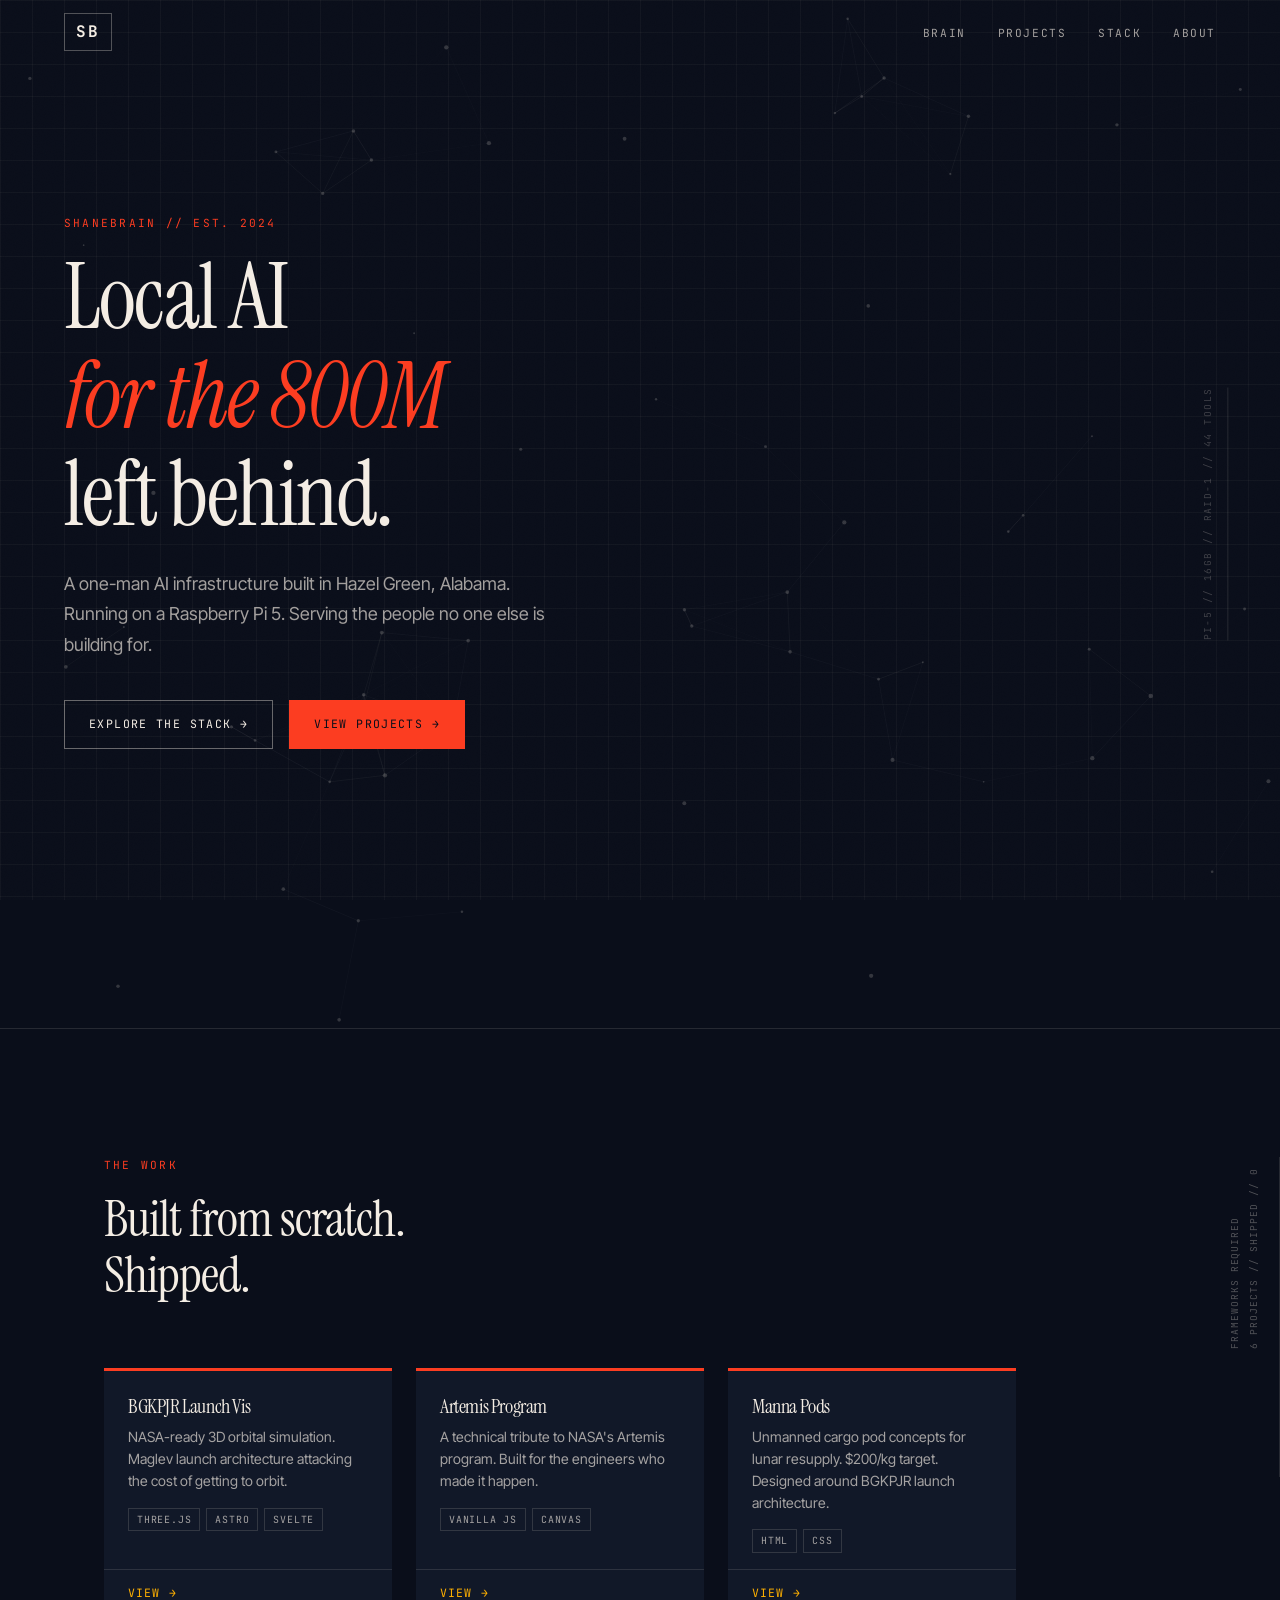
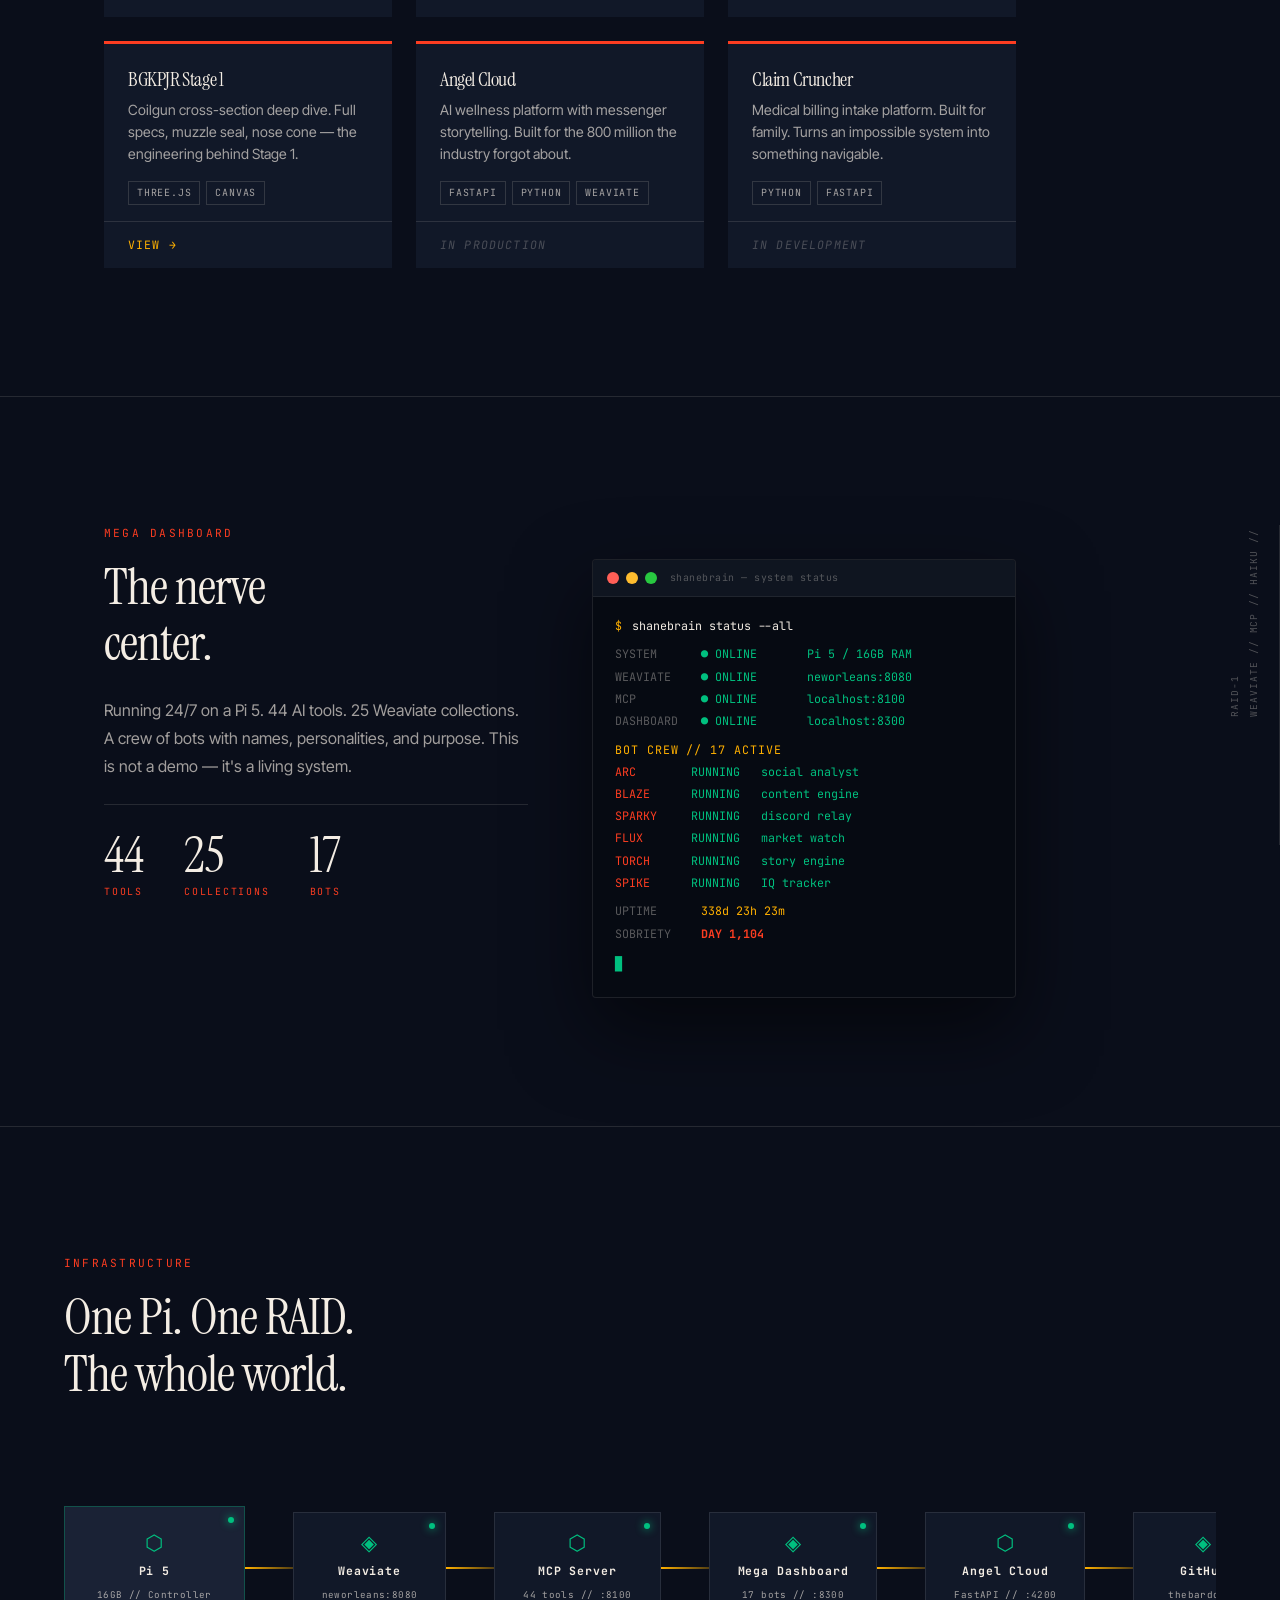
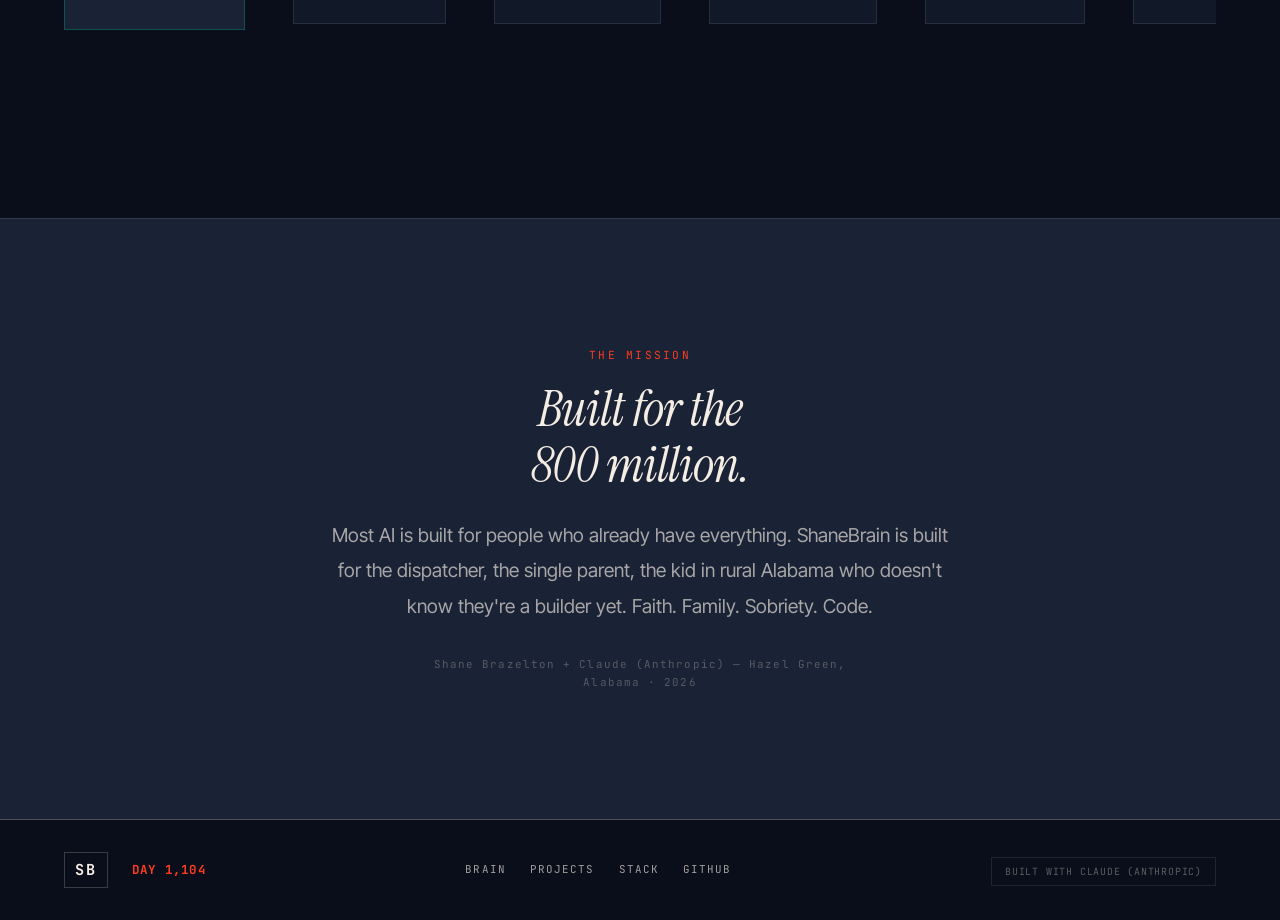
==== index.html @ 6daa2fbc "feat: initial shanebrain.cloud — ecosystem hub site Vanilla HTML/CSS/JS. Matches Artemis template ar" ====
<!DOCTYPE html>
<html lang="en">
<head>
  <meta charset="UTF-8">
  <meta name="viewport" content="width=device-width, initial-scale=1.0">
  <title>ShaneBrain — Local AI for the 800M Left Behind</title>
  <meta name="description" content="A one-man AI infrastructure built in Hazel Green, Alabama. Running on a Raspberry Pi 5. Serving the people no one else is building for.">
  <meta property="og:title" content="ShaneBrain — Local AI for the 800M Left Behind">
  <meta property="og:description" content="A one-man AI infrastructure built in Hazel Green, Alabama.">
  <meta property="og:type" content="website">
  <link rel="stylesheet" href="css/base.css">
  <link rel="stylesheet" href="css/layout.css">
  <link rel="stylesheet" href="css/components.css">
</head>
<body>

  <!-- NAV -->
  <nav class="site-nav" id="nav">
    <div class="nav-inner">
      <a href="#" class="nav-logo" aria-label="ShaneBrain">SB</a>
      <ul class="nav-links">
        <li><a href="#brain">Brain</a></li>
        <li><a href="#projects">Projects</a></li>
        <li><a href="#stack">Stack</a></li>
        <li><a href="#about">About</a></li>
      </ul>
    </div>
  </nav>

  <!-- HERO -->
  <section class="hero" id="home">
    <canvas id="particles-canvas" aria-hidden="true"></canvas>
    <div class="container hero-inner">
      <div class="hero-content">
        <span class="section-label reveal">SHANEBRAIN // EST. 2024</span>
        <h1 class="reveal" data-delay="1">Local AI<br><em>for the 800M</em><br>left behind.</h1>
        <p class="hero-sub reveal" data-delay="2">A one-man AI infrastructure built in Hazel Green, Alabama. Running on a Raspberry Pi 5. Serving the people no one else is building for.</p>
        <div class="hero-ctas reveal" data-delay="3">
          <a href="#stack" class="btn btn-outline">Explore the Stack →</a>
          <a href="#projects" class="btn btn-red">View Projects →</a>
        </div>
      </div>
      <div class="hero-canvas-wrap" aria-hidden="true"></div>
    </div>
    <div class="annotation">PI-5 // 16GB // RAID-1 // 44 TOOLS</div>
  </section>

  <!-- PROJECTS -->
  <section class="projects has-annotation" id="projects">
    <div class="container">
      <span class="section-label reveal">THE WORK</span>
      <h2 class="reveal" data-delay="1">Built from scratch.<br>Shipped.</h2>
      <div class="card-grid">

        <article class="project-card reveal" data-delay="1">
          <div class="card-top-bar"></div>
          <div class="card-body">
            <h3>BGKPJR Launch Vis</h3>
            <p>NASA-ready 3D orbital simulation. Maglev launch architecture attacking the cost of getting to orbit.</p>
            <div class="card-tags">
              <span class="tag">Three.js</span>
              <span class="tag">Astro</span>
              <span class="tag">Svelte</span>
            </div>
          </div>
          <a href="https://thebardchat.github.io/BGKPJR-Launch-Vis" class="card-link" target="_blank" rel="noopener">View →</a>
        </article>

        <article class="project-card reveal" data-delay="2">
          <div class="card-top-bar"></div>
          <div class="card-body">
            <h3>Artemis Program</h3>
            <p>A technical tribute to NASA's Artemis program. Built for the engineers who made it happen.</p>
            <div class="card-tags">
              <span class="tag">Vanilla JS</span>
              <span class="tag">Canvas</span>
            </div>
          </div>
          <a href="https://thebardchat.github.io/artemis/" class="card-link" target="_blank" rel="noopener">View →</a>
        </article>

        <article class="project-card reveal" data-delay="3">
          <div class="card-top-bar"></div>
          <div class="card-body">
            <h3>Manna Pods</h3>
            <p>Unmanned cargo pod concepts for lunar resupply. $200/kg target. Designed around BGKPJR launch architecture.</p>
            <div class="card-tags">
              <span class="tag">HTML</span>
              <span class="tag">CSS</span>
            </div>
          </div>
          <a href="https://thebardchat.github.io/manna-pods" class="card-link" target="_blank" rel="noopener">View →</a>
        </article>

        <article class="project-card reveal" data-delay="1">
          <div class="card-top-bar"></div>
          <div class="card-body">
            <h3>BGKPJR Stage 1</h3>
            <p>Coilgun cross-section deep dive. Full specs, muzzle seal, nose cone — the engineering behind Stage 1.</p>
            <div class="card-tags">
              <span class="tag">Three.js</span>
              <span class="tag">Canvas</span>
            </div>
          </div>
          <a href="https://thebardchat.github.io/BGKPJR-Stage1-Tube" class="card-link" target="_blank" rel="noopener">View →</a>
        </article>

        <article class="project-card reveal" data-delay="2">
          <div class="card-top-bar"></div>
          <div class="card-body">
            <h3>Angel Cloud</h3>
            <p>AI wellness platform with messenger storytelling. Built for the 800 million the industry forgot about.</p>
            <div class="card-tags">
              <span class="tag">FastAPI</span>
              <span class="tag">Python</span>
              <span class="tag">Weaviate</span>
            </div>
          </div>
          <span class="card-link card-link--inactive">In Production</span>
        </article>

        <article class="project-card reveal" data-delay="3">
          <div class="card-top-bar"></div>
          <div class="card-body">
            <h3>Claim Cruncher</h3>
            <p>Medical billing intake platform. Built for family. Turns an impossible system into something navigable.</p>
            <div class="card-tags">
              <span class="tag">Python</span>
              <span class="tag">FastAPI</span>
            </div>
          </div>
          <span class="card-link card-link--inactive">In Development</span>
        </article>

      </div>
    </div>
    <div class="annotation">6 PROJECTS // SHIPPED // 0 FRAMEWORKS REQUIRED</div>
  </section>

  <!-- THE BRAIN -->
  <section class="brain has-annotation" id="brain">
    <div class="container">
      <span class="section-label reveal">MEGA DASHBOARD</span>
      <div class="editorial-grid">

        <div class="brain-left">
          <h2 class="reveal" data-delay="1">The nerve<br>center.</h2>
          <p class="reveal" data-delay="2">Running 24/7 on a Pi 5. 44 AI tools. 25 Weaviate collections. A crew of bots with names, personalities, and purpose. This is not a demo — it's a living system.</p>
          <div class="brain-stats reveal" data-delay="3">
            <div class="stat">
              <span class="stat-num">44</span>
              <span class="stat-label">Tools</span>
            </div>
            <div class="stat">
              <span class="stat-num">25</span>
              <span class="stat-label">Collections</span>
            </div>
            <div class="stat">
              <span class="stat-num">17</span>
              <span class="stat-label">Bots</span>
            </div>
          </div>
        </div>

        <div class="terminal reveal" data-delay="2" aria-label="System status terminal">
          <div class="terminal-bar">
            <span class="terminal-dot dot-red"></span>
            <span class="terminal-dot dot-amber"></span>
            <span class="terminal-dot dot-green"></span>
            <span class="terminal-title">shanebrain — system status</span>
          </div>
          <div class="terminal-body">
            <div class="terminal-line">
              <span class="t-prompt">$</span>
              <span class="t-cmd">shanebrain status --all</span>
            </div>
            <div class="terminal-line t-blank"></div>
            <div class="terminal-line">
              <span class="t-key">SYSTEM  </span>
              <span class="t-ok">● ONLINE</span>
              <span>Pi 5 / 16GB RAM</span>
            </div>
            <div class="terminal-line">
              <span class="t-key">WEAVIATE</span>
              <span class="t-ok">● ONLINE</span>
              <span>neworleans:8080</span>
            </div>
            <div class="terminal-line">
              <span class="t-key">MCP     </span>
              <span class="t-ok">● ONLINE</span>
              <span>localhost:8100</span>
            </div>
            <div class="terminal-line">
              <span class="t-key">DASHBOARD</span>
              <span class="t-ok">● ONLINE</span>
              <span>localhost:8300</span>
            </div>
            <div class="terminal-line t-blank"></div>
            <div class="terminal-line">
              <span class="t-section">BOT CREW // 17 ACTIVE</span>
            </div>
            <div class="terminal-line">
              <span class="t-bot">ARC   </span>
              <span>RUNNING&nbsp;&nbsp; social analyst</span>
            </div>
            <div class="terminal-line">
              <span class="t-bot">BLAZE </span>
              <span>RUNNING&nbsp;&nbsp; content engine</span>
            </div>
            <div class="terminal-line">
              <span class="t-bot">SPARKY</span>
              <span>RUNNING&nbsp;&nbsp; discord relay</span>
            </div>
            <div class="terminal-line">
              <span class="t-bot">FLUX  </span>
              <span>RUNNING&nbsp;&nbsp; market watch</span>
            </div>
            <div class="terminal-line">
              <span class="t-bot">TORCH </span>
              <span>RUNNING&nbsp;&nbsp; story engine</span>
            </div>
            <div class="terminal-line">
              <span class="t-bot">SPIKE </span>
              <span>RUNNING&nbsp;&nbsp; IQ tracker</span>
            </div>
            <div class="terminal-line t-blank"></div>
            <div class="terminal-line">
              <span class="t-key">UPTIME  </span>
              <span class="t-uptime" id="uptime-display">calculating...</span>
            </div>
            <div class="terminal-line">
              <span class="t-key">SOBRIETY</span>
              <span class="t-sober" id="terminal-sober">DAY —</span>
            </div>
            <div class="terminal-line t-blank"></div>
            <span class="terminal-cursor">█</span>
          </div>
        </div>

      </div>
    </div>
    <div class="annotation">WEAVIATE // MCP // HAIKU // RAID-1</div>
  </section>

  <!-- THE STACK -->
  <section class="stack" id="stack">
    <div class="container">
      <span class="section-label reveal">INFRASTRUCTURE</span>
      <h2 class="reveal" data-delay="1">One Pi. One RAID.<br>The whole world.</h2>
      <div class="stack-diagram reveal" data-delay="2">
        <div class="stack-scroll">

          <div class="stack-node node-center">
            <div class="node-icon">⬡</div>
            <div class="node-label">Pi 5</div>
            <div class="node-sub">16GB // Controller</div>
            <div class="node-status status-green"></div>
          </div>

          <div class="stack-connector"><div class="connector-line"></div></div>

          <div class="stack-node">
            <div class="node-icon">◈</div>
            <div class="node-label">Weaviate</div>
            <div class="node-sub">neworleans:8080</div>
            <div class="node-status status-green"></div>
          </div>

          <div class="stack-connector"><div class="connector-line"></div></div>

          <div class="stack-node">
            <div class="node-icon">⬡</div>
            <div class="node-label">MCP Server</div>
            <div class="node-sub">44 tools // :8100</div>
            <div class="node-status status-green"></div>
          </div>

          <div class="stack-connector"><div class="connector-line"></div></div>

          <div class="stack-node">
            <div class="node-icon">◈</div>
            <div class="node-label">Mega Dashboard</div>
            <div class="node-sub">17 bots // :8300</div>
            <div class="node-status status-green"></div>
          </div>

          <div class="stack-connector"><div class="connector-line"></div></div>

          <div class="stack-node">
            <div class="node-icon">⬡</div>
            <div class="node-label">Angel Cloud</div>
            <div class="node-sub">FastAPI // :4200</div>
            <div class="node-status status-green"></div>
          </div>

          <div class="stack-connector"><div class="connector-line"></div></div>

          <div class="stack-node">
            <div class="node-icon">◈</div>
            <div class="node-label">GitHub</div>
            <div class="node-sub">thebardchat</div>
            <div class="node-status status-amber"></div>
          </div>

        </div>
      </div>
    </div>
  </section>

  <!-- THE MISSION -->
  <section class="mission" id="about">
    <div class="container">
      <span class="section-label reveal">THE MISSION</span>
      <h2 class="reveal" data-delay="1"><em>Built for the<br>800 million.</em></h2>
      <p class="mission-body reveal" data-delay="2">Most AI is built for people who already have everything. ShaneBrain is built for the dispatcher, the single parent, the kid in rural Alabama who doesn't know they're a builder yet. Faith. Family. Sobriety. Code.</p>
      <p class="mission-credit reveal" data-delay="3">Shane Brazelton + Claude (Anthropic) — Hazel Green, Alabama · 2026</p>
    </div>
  </section>

  <!-- FOOTER -->
  <footer class="site-footer">
    <div class="container footer-inner">
      <div class="footer-left">
        <span class="footer-logo">SB</span>
        <span class="footer-sober" id="footer-sober">DAY —</span>
      </div>
      <nav class="footer-nav" aria-label="Footer navigation">
        <a href="#brain">Brain</a>
        <a href="#projects">Projects</a>
        <a href="#stack">Stack</a>
        <a href="https://github.com/thebardchat" target="_blank" rel="noopener">GitHub</a>
      </nav>
      <div class="footer-right">
        <a href="https://claude.ai/referral/4fAMYN9Ing" class="referral-badge" target="_blank" rel="noopener">
          Built with Claude (Anthropic)
        </a>
      </div>
    </div>
  </footer>

  <script src="js/particles.js"></script>
  <script src="js/main.js"></script>
</body>
</html>
---- css/base.css ----
/* ============================================================
   BASE — Reset, CSS variables, fonts
   ============================================================ */

@import url('https://fonts.googleapis.com/css2?family=Instrument+Serif:ital@0;1&family=Inter+Tight:ital,wght@0,300;0,400;0,500;0,600;1,400&family=JetBrains+Mono:wght@400;500;700&display=swap');

:root {
  --navy:       #0A0E1A;
  --navy-mid:   #111828;
  --navy-light: #1a2235;
  --bone:       #F4EDE4;
  --bone-dim:   rgba(244, 237, 228, 0.65);
  --bone-faint: rgba(244, 237, 228, 0.15);
  --red:        #FC3D21;
  --amber:      #FFB000;
  --green:      #00C07F;
  --rule:       1px solid rgba(244, 237, 228, 0.12);
  --rule-strong: 1px solid rgba(244, 237, 228, 0.3);
  --grid-size:  32px;
  --font-display: 'Instrument Serif', Georgia, serif;
  --font-body:    'Inter Tight', 'Helvetica Neue', sans-serif;
  --font-mono:    'JetBrains Mono', 'Courier New', monospace;
  --section-pad: clamp(64px, 10vw, 128px);
  --max-w: 1280px;
}

*, *::before, *::after { box-sizing: border-box; margin: 0; padding: 0; }

html {
  scroll-behavior: smooth;
  font-size: 16px;
  -webkit-text-size-adjust: 100%;
}

body {
  background-color: var(--navy);
  color: var(--bone);
  font-family: var(--font-body);
  font-size: 1rem;
  line-height: 1.6;
  overflow-x: hidden;
  -webkit-font-smoothing: antialiased;
}

/* graph-paper grid */
body::before {
  content: '';
  position: fixed;
  inset: 0;
  background-image:
    linear-gradient(rgba(244,237,228,0.04) 1px, transparent 1px),
    linear-gradient(90deg, rgba(244,237,228,0.04) 1px, transparent 1px);
  background-size: var(--grid-size) var(--grid-size);
  pointer-events: none;
  z-index: 0;
}

/* film grain */
body::after {
  content: '';
  position: fixed;
  inset: 0;
  background-image: url("data:image/svg+xml,%3Csvg viewBox='0 0 256 256' xmlns='http://www.w3.org/2000/svg'%3E%3Cfilter id='noise'%3E%3CfeTurbulence type='fractalNoise' baseFrequency='0.9' numOctaves='4' stitchTiles='stitch'/%3E%3C/filter%3E%3Crect width='100%25' height='100%25' filter='url(%23noise)' opacity='0.04'/%3E%3C/svg%3E");
  background-repeat: repeat;
  background-size: 256px 256px;
  pointer-events: none;
  z-index: 0;
  opacity: 0.4;
}

h1, h2, h3, h4 {
  font-family: var(--font-display);
  font-weight: 400;
  line-height: 1.1;
  letter-spacing: -0.02em;
}

h1 { font-size: clamp(3rem, 7vw, 6rem); }
h2 { font-size: clamp(2rem, 4vw, 3.5rem); }
h3 { font-size: clamp(1.3rem, 2vw, 1.8rem); }
h4 { font-size: 1.1rem; }

p { max-width: 68ch; }

a {
  color: var(--bone);
  text-decoration: underline;
  text-underline-offset: 3px;
  transition: color 0.2s;
}
a:hover { color: var(--amber); }

strong { font-weight: 600; }
em { font-style: italic; }

.mono {
  font-family: var(--font-mono);
  font-size: 0.8em;
  letter-spacing: 0.05em;
}

.section-label {
  font-family: var(--font-mono);
  font-size: 0.7rem;
  letter-spacing: 0.2em;
  text-transform: uppercase;
  color: var(--red);
  display: block;
  margin-bottom: 1rem;
}

hr { border: none; border-top: var(--rule); margin: 2rem 0; }

img { max-width: 100%; height: auto; display: block; }

.sr-only {
  position: absolute; width: 1px; height: 1px;
  padding: 0; margin: -1px; overflow: hidden;
  clip: rect(0,0,0,0); white-space: nowrap; border: 0;
}

/* scroll reveals */
.reveal {
  opacity: 0;
  transform: translateY(24px);
  transition: opacity 0.7s ease, transform 0.7s ease;
}
.reveal.visible { opacity: 1; transform: translateY(0); }
.reveal[data-delay="1"] { transition-delay: 0.1s; }
.reveal[data-delay="2"] { transition-delay: 0.2s; }
.reveal[data-delay="3"] { transition-delay: 0.3s; }
.reveal[data-delay="4"] { transition-delay: 0.4s; }
.reveal[data-delay="5"] { transition-delay: 0.5s; }
---- css/layout.css ----
/* ============================================================
   LAYOUT — Grid, sections, editorial, card grid
   ============================================================ */

.container {
  width: 100%;
  max-width: var(--max-w);
  margin-inline: auto;
  padding-inline: clamp(20px, 5vw, 80px);
  position: relative;
  z-index: 1;
}

section {
  padding-block: var(--section-pad);
  position: relative;
  border-top: var(--rule);
}

section:first-of-type { border-top: none; }

/* blueprint annotation columns */
@media (min-width: 1100px) {
  .has-annotation {
    display: grid;
    grid-template-columns: 1fr minmax(0, var(--max-w)) 160px;
    gap: 0 40px;
  }
  .has-annotation .container { grid-column: 2; }
  .has-annotation .annotation {
    grid-column: 3;
    align-self: start;
    padding-top: var(--section-pad);
    font-family: var(--font-mono);
    font-size: 0.6rem;
    color: rgba(244,237,228,0.3);
    letter-spacing: 0.1em;
    line-height: 2;
    text-transform: uppercase;
    border-left: var(--rule);
    padding-left: 16px;
    writing-mode: vertical-lr;
    transform: rotate(180deg);
    height: 320px;
    overflow: hidden;
  }
}

@media (max-width: 1099px) {
  .annotation { display: none; }
}

/* editorial two-col */
.editorial-grid {
  display: grid;
  grid-template-columns: 1fr 1fr;
  gap: clamp(32px, 5vw, 80px);
  align-items: start;
}

@media (max-width: 768px) {
  .editorial-grid { grid-template-columns: 1fr; }
}

/* three-col card grid */
.card-grid {
  display: grid;
  grid-template-columns: repeat(3, 1fr);
  gap: 24px;
  margin-top: clamp(32px, 5vw, 64px);
}

@media (max-width: 900px) {
  .card-grid { grid-template-columns: repeat(2, 1fr); }
}

@media (max-width: 560px) {
  .card-grid { grid-template-columns: 1fr; }
}
---- css/components.css ----
/* ============================================================
   COMPONENTS — Nav, Hero, Cards, Terminal, Stack, Mission, Footer
   ============================================================ */

/* ---- NAV ---- */
.site-nav {
  position: fixed;
  top: 0; left: 0; right: 0;
  z-index: 100;
  transition: background 0.3s, border-color 0.3s;
}

.site-nav.scrolled {
  background: rgba(10, 14, 26, 0.88);
  backdrop-filter: blur(14px);
  -webkit-backdrop-filter: blur(14px);
  border-bottom: var(--rule);
}

.nav-inner {
  max-width: var(--max-w);
  margin-inline: auto;
  padding-inline: clamp(20px, 5vw, 80px);
  height: 64px;
  display: flex;
  align-items: center;
  justify-content: space-between;
  position: relative;
  z-index: 1;
}

.nav-logo {
  font-family: var(--font-mono);
  font-size: 1rem;
  font-weight: 700;
  color: var(--bone);
  text-decoration: none;
  letter-spacing: 0.12em;
  border: 1px solid rgba(244,237,228,0.3);
  padding: 5px 11px;
  transition: border-color 0.2s, color 0.2s;
}

.nav-logo:hover { color: var(--red); border-color: var(--red); }

.nav-links {
  list-style: none;
  display: flex;
  gap: 2rem;
}

.nav-links a {
  font-family: var(--font-mono);
  font-size: 0.7rem;
  letter-spacing: 0.14em;
  text-transform: uppercase;
  text-decoration: none;
  color: var(--bone-dim);
  transition: color 0.2s;
}

.nav-links a:hover { color: var(--bone); }

@media (max-width: 600px) {
  .nav-links { gap: 1.2rem; }
  .nav-links li:nth-child(n+4) { display: none; }
}

/* ---- HERO ---- */
.hero {
  min-height: 100vh;
  display: flex;
  align-items: center;
  padding-top: 64px;
  position: relative;
  overflow: hidden;
  border-top: none;
}

#particles-canvas {
  position: absolute;
  inset: 0;
  width: 100%;
  height: 100%;
  z-index: 0;
}

.hero-inner {
  display: grid;
  grid-template-columns: 1fr 1fr;
  gap: clamp(32px, 5vw, 80px);
  align-items: center;
  min-height: calc(100vh - 64px);
  padding-block: clamp(60px, 10vh, 120px);
}

@media (max-width: 768px) {
  .hero-inner { grid-template-columns: 1fr; }
  .hero-canvas-wrap { display: none; }
}

.hero-content { position: relative; z-index: 2; }

.hero h1 { margin-bottom: 1.5rem; }
.hero h1 em { color: var(--red); font-style: italic; }

.hero-sub {
  font-size: clamp(1rem, 1.4vw, 1.15rem);
  color: var(--bone-dim);
  margin-bottom: 2.5rem;
  max-width: 50ch;
  line-height: 1.7;
}

.hero-ctas { display: flex; gap: 1rem; flex-wrap: wrap; }

.btn {
  font-family: var(--font-mono);
  font-size: 0.72rem;
  letter-spacing: 0.12em;
  text-transform: uppercase;
  text-decoration: none;
  padding: 14px 24px;
  transition: all 0.2s;
  display: inline-block;
  cursor: pointer;
}

.btn-outline {
  border: 1px solid rgba(244,237,228,0.4);
  color: var(--bone);
}
.btn-outline:hover {
  border-color: var(--bone);
  background: rgba(244,237,228,0.06);
  color: var(--bone);
}

.btn-red {
  background: var(--red);
  color: var(--navy);
  border: 1px solid var(--red);
}
.btn-red:hover {
  background: transparent;
  color: var(--red);
}

/* hero blueprint annotation */
.hero > .annotation {
  position: absolute;
  right: clamp(20px, 4vw, 60px);
  top: 50%;
  transform: translateY(-50%) rotate(180deg);
  writing-mode: vertical-lr;
  font-family: var(--font-mono);
  font-size: 0.6rem;
  letter-spacing: 0.15em;
  text-transform: uppercase;
  color: rgba(244,237,228,0.22);
  border-left: var(--rule);
  padding-left: 12px;
  z-index: 2;
  display: block;
}

@media (max-width: 1100px) { .hero > .annotation { display: none; } }

/* ---- PROJECT CARDS ---- */
.projects h2 { margin-bottom: 0; }

.project-card {
  background: var(--navy-mid);
  display: flex;
  flex-direction: column;
  transition: transform 0.22s ease, box-shadow 0.22s ease;
}

.project-card:hover {
  transform: translateY(-5px);
  box-shadow: 0 20px 56px rgba(0,0,0,0.5);
}

.card-top-bar { height: 3px; background: var(--red); }

.card-body {
  padding: 24px 24px 16px;
  flex: 1;
}

.card-body h3 {
  font-size: 1.25rem;
  margin-bottom: 0.6rem;
}

.card-body p {
  font-size: 0.88rem;
  color: var(--bone-dim);
  line-height: 1.55;
  margin-bottom: 1rem;
  max-width: none;
}

.card-tags { display: flex; flex-wrap: wrap; gap: 6px; }

.tag {
  font-family: var(--font-mono);
  font-size: 0.62rem;
  letter-spacing: 0.08em;
  text-transform: uppercase;
  padding: 3px 8px;
  border: 1px solid rgba(244,237,228,0.14);
  color: var(--bone-dim);
}

.card-link {
  font-family: var(--font-mono);
  font-size: 0.72rem;
  letter-spacing: 0.1em;
  text-transform: uppercase;
  text-decoration: none;
  color: var(--amber);
  padding: 14px 24px;
  display: block;
  border-top: var(--rule);
  transition: color 0.2s, background 0.2s;
}

.card-link:hover {
  color: var(--bone);
  background: rgba(244,237,228,0.04);
}

.card-link--inactive {
  color: rgba(244,237,228,0.25);
  cursor: default;
  font-style: italic;
}

.card-link--inactive:hover {
  color: rgba(244,237,228,0.25);
  background: none;
}

/* ---- THE BRAIN ---- */
.brain-left {
  display: flex;
  flex-direction: column;
  gap: 1.5rem;
}

.brain-left p {
  color: var(--bone-dim);
  line-height: 1.75;
}

.brain-stats {
  display: flex;
  gap: 2.5rem;
  padding-top: 1.5rem;
  border-top: var(--rule);
}

.stat { display: flex; flex-direction: column; gap: 4px; }

.stat-num {
  font-family: var(--font-display);
  font-size: clamp(2.5rem, 4vw, 3.5rem);
  line-height: 1;
}

.stat-label {
  font-family: var(--font-mono);
  font-size: 0.62rem;
  letter-spacing: 0.18em;
  text-transform: uppercase;
  color: var(--red);
}

/* ---- TERMINAL ---- */
.terminal {
  background: #060A12;
  border: 1px solid rgba(244,237,228,0.1);
  border-radius: 4px;
  overflow: hidden;
  box-shadow: 0 32px 80px rgba(0,0,0,0.55), inset 0 1px 0 rgba(255,255,255,0.04);
}

.terminal-bar {
  background: #0F1520;
  padding: 10px 14px;
  display: flex;
  align-items: center;
  gap: 7px;
  border-bottom: 1px solid rgba(244,237,228,0.07);
}

.terminal-dot {
  width: 12px;
  height: 12px;
  border-radius: 50%;
  flex-shrink: 0;
}

.dot-red   { background: #FF5F57; }
.dot-amber { background: #FEBC2E; }
.dot-green { background: #28C840; }

.terminal-title {
  font-family: var(--font-mono);
  font-size: 0.62rem;
  color: rgba(244,237,228,0.3);
  letter-spacing: 0.05em;
  margin-left: 6px;
}

.terminal-body {
  padding: 18px 22px 22px;
  font-family: var(--font-mono);
  font-size: 0.73rem;
  line-height: 1.9;
  color: var(--green);
  overflow-x: auto;
}

.terminal-line {
  display: flex;
  gap: 10px;
  white-space: nowrap;
}

.t-blank { height: 0.4rem; display: block; }

.t-prompt { color: var(--amber); flex-shrink: 0; }
.t-cmd    { color: var(--bone); }
.t-key    { color: rgba(244,237,228,0.35); min-width: 76px; flex-shrink: 0; }
.t-ok     { color: var(--green); min-width: 96px; }
.t-section { color: var(--amber); letter-spacing: 0.08em; }
.t-bot    { color: var(--red); min-width: 66px; flex-shrink: 0; }
.t-uptime { color: var(--amber); }
.t-sober  { color: var(--red); font-weight: 700; }

.terminal-cursor {
  color: var(--green);
  animation: blink 1s step-end infinite;
  margin-top: 2px;
  display: block;
}

@keyframes blink {
  0%, 100% { opacity: 1; }
  50%       { opacity: 0; }
}

/* ---- THE STACK ---- */
.stack h2 { margin-bottom: clamp(32px, 5vw, 64px); }

.stack-diagram {
  overflow-x: auto;
  padding-bottom: 20px;
  scrollbar-width: thin;
  scrollbar-color: rgba(244,237,228,0.1) transparent;
}

.stack-scroll {
  display: flex;
  align-items: center;
  min-width: max-content;
  padding: 40px 0;
}

.stack-node {
  display: flex;
  flex-direction: column;
  align-items: center;
  gap: 8px;
  padding: 20px 28px;
  background: var(--navy-mid);
  border: 1px solid rgba(244,237,228,0.1);
  position: relative;
  min-width: 140px;
  text-align: center;
  transition: border-color 0.2s, transform 0.2s;
}

.stack-node:hover {
  border-color: rgba(0, 192, 127, 0.35);
  transform: translateY(-3px);
}

.node-center {
  background: var(--navy-light);
  border-color: rgba(0, 192, 127, 0.3);
  min-width: 164px;
  padding: 26px 32px;
}

.node-icon { font-size: 1.3rem; color: var(--green); line-height: 1; }

.node-label {
  font-family: var(--font-mono);
  font-size: 0.72rem;
  font-weight: 700;
  letter-spacing: 0.08em;
  color: var(--bone);
}

.node-sub {
  font-family: var(--font-mono);
  font-size: 0.58rem;
  letter-spacing: 0.04em;
  color: var(--bone-dim);
}

.node-status {
  width: 6px;
  height: 6px;
  border-radius: 50%;
  position: absolute;
  top: 10px;
  right: 10px;
}

.status-green { background: var(--green); box-shadow: 0 0 8px var(--green); }
.status-amber { background: var(--amber); box-shadow: 0 0 8px var(--amber); }

.stack-connector {
  width: 48px;
  flex-shrink: 0;
  display: flex;
  align-items: center;
  position: relative;
}

.connector-line {
  width: 100%;
  height: 2px;
  background: linear-gradient(90deg, var(--amber) 0%, rgba(255,176,0,0.3) 100%);
  position: relative;
}

.connector-line::after {
  content: '▸';
  position: absolute;
  right: -6px;
  top: 50%;
  transform: translateY(-50%);
  color: var(--amber);
  font-size: 0.65rem;
  line-height: 1;
}

/* ---- THE MISSION ---- */
.mission {
  background: var(--navy-light);
  text-align: center;
}

.mission .container {
  display: flex;
  flex-direction: column;
  align-items: center;
}

.mission h2 { margin-bottom: 1.5rem; }

.mission-body {
  font-size: clamp(1rem, 1.7vw, 1.2rem);
  color: var(--bone-dim);
  line-height: 1.85;
  max-width: 56ch;
  margin-bottom: 2rem;
}

.mission-credit {
  font-family: var(--font-mono);
  font-size: 0.68rem;
  letter-spacing: 0.1em;
  color: rgba(244,237,228,0.28);
}

/* ---- FOOTER ---- */
.site-footer {
  border-top: var(--rule-strong);
  padding-block: 2rem;
  position: relative;
  z-index: 1;
}

.footer-inner {
  display: flex;
  align-items: center;
  justify-content: space-between;
  gap: 1.5rem;
  flex-wrap: wrap;
}

.footer-left { display: flex; align-items: center; gap: 1.5rem; }

.footer-logo {
  font-family: var(--font-mono);
  font-size: 0.95rem;
  font-weight: 700;
  letter-spacing: 0.12em;
  border: 1px solid rgba(244,237,228,0.2);
  padding: 5px 10px;
  color: var(--bone);
}

.footer-sober {
  font-family: var(--font-mono);
  font-size: 0.78rem;
  color: var(--red);
  letter-spacing: 0.1em;
  font-weight: 700;
}

.footer-nav { display: flex; gap: 1.5rem; }

.footer-nav a {
  font-family: var(--font-mono);
  font-size: 0.68rem;
  letter-spacing: 0.1em;
  text-transform: uppercase;
  text-decoration: none;
  color: var(--bone-dim);
  transition: color 0.2s;
}

.footer-nav a:hover { color: var(--bone); }

.referral-badge {
  font-family: var(--font-mono);
  font-size: 0.62rem;
  letter-spacing: 0.08em;
  text-transform: uppercase;
  text-decoration: none;
  color: rgba(244,237,228,0.35);
  border: 1px solid rgba(244,237,228,0.1);
  padding: 7px 13px;
  transition: color 0.2s, border-color 0.2s;
  white-space: nowrap;
}

.referral-badge:hover {
  color: var(--amber);
  border-color: rgba(255,176,0,0.3);
}

@media (max-width: 640px) {
  .footer-inner { flex-direction: column; align-items: flex-start; gap: 1.2rem; }
}
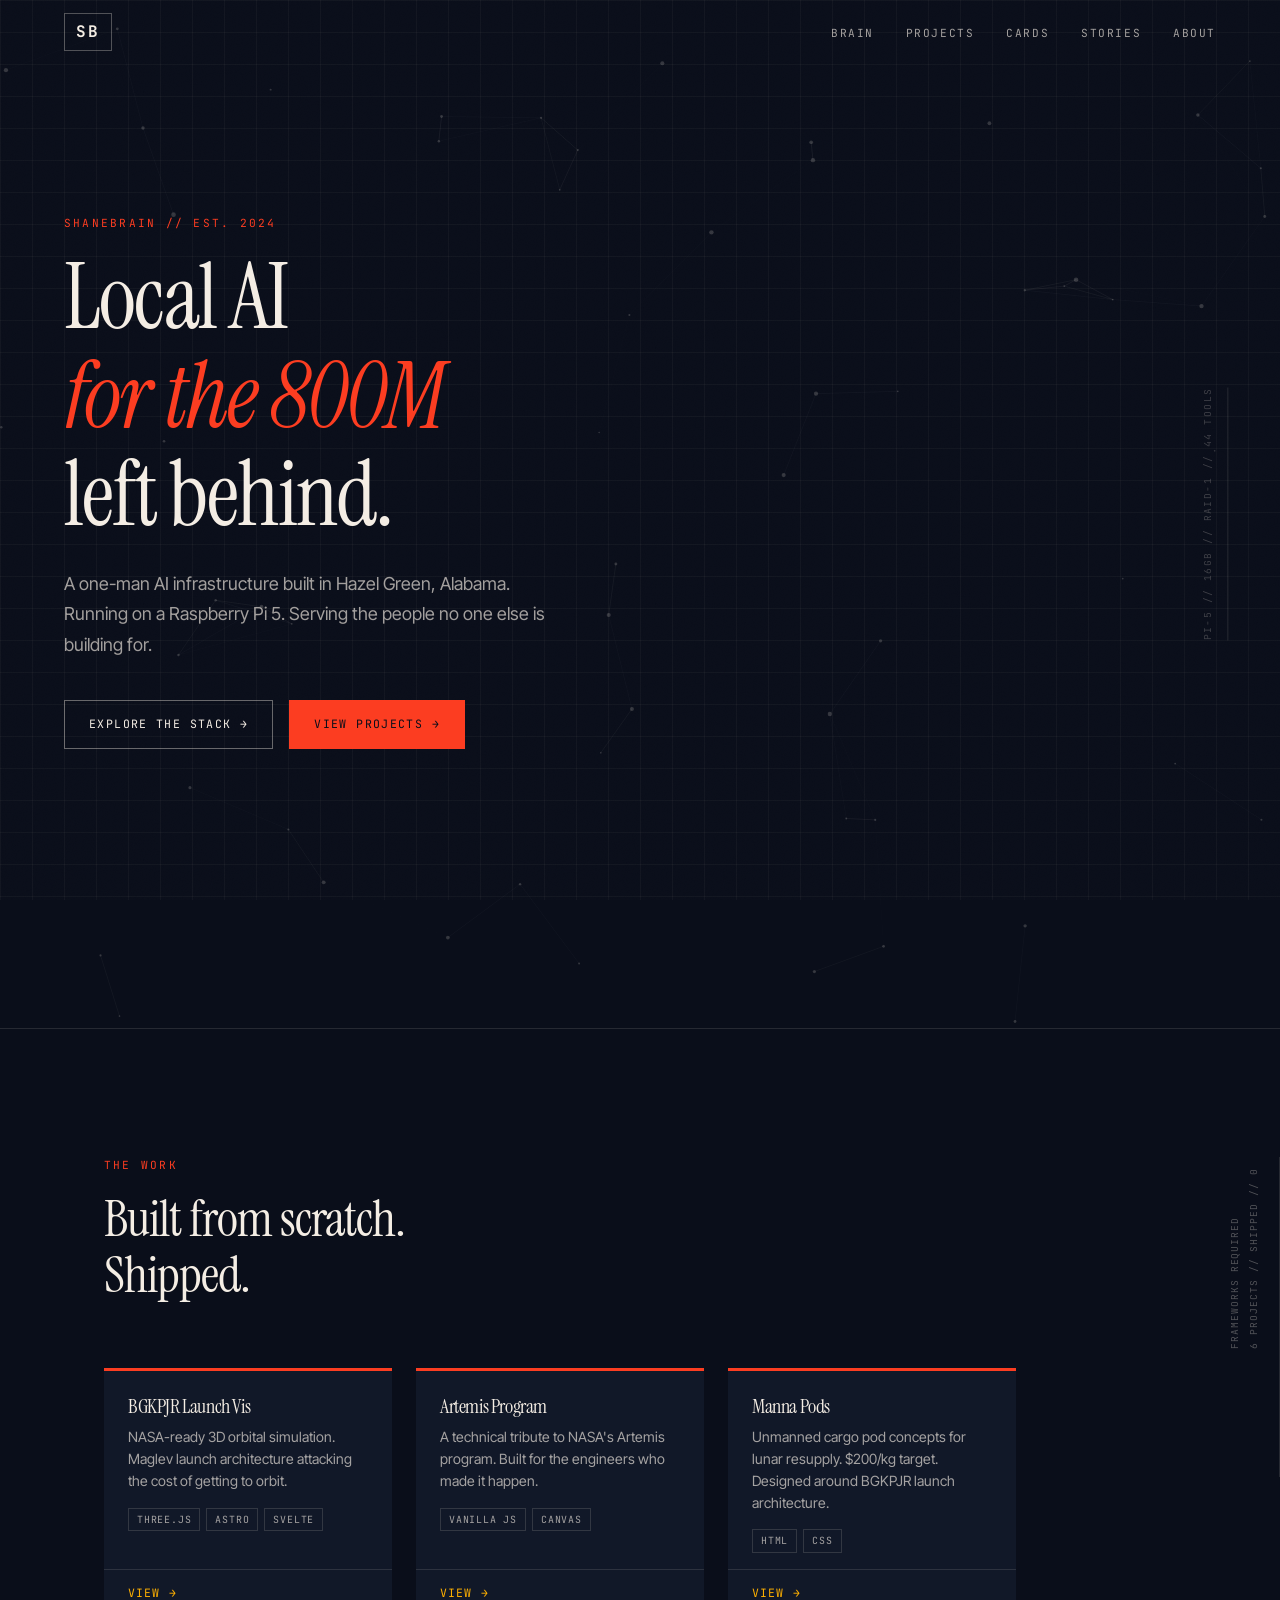
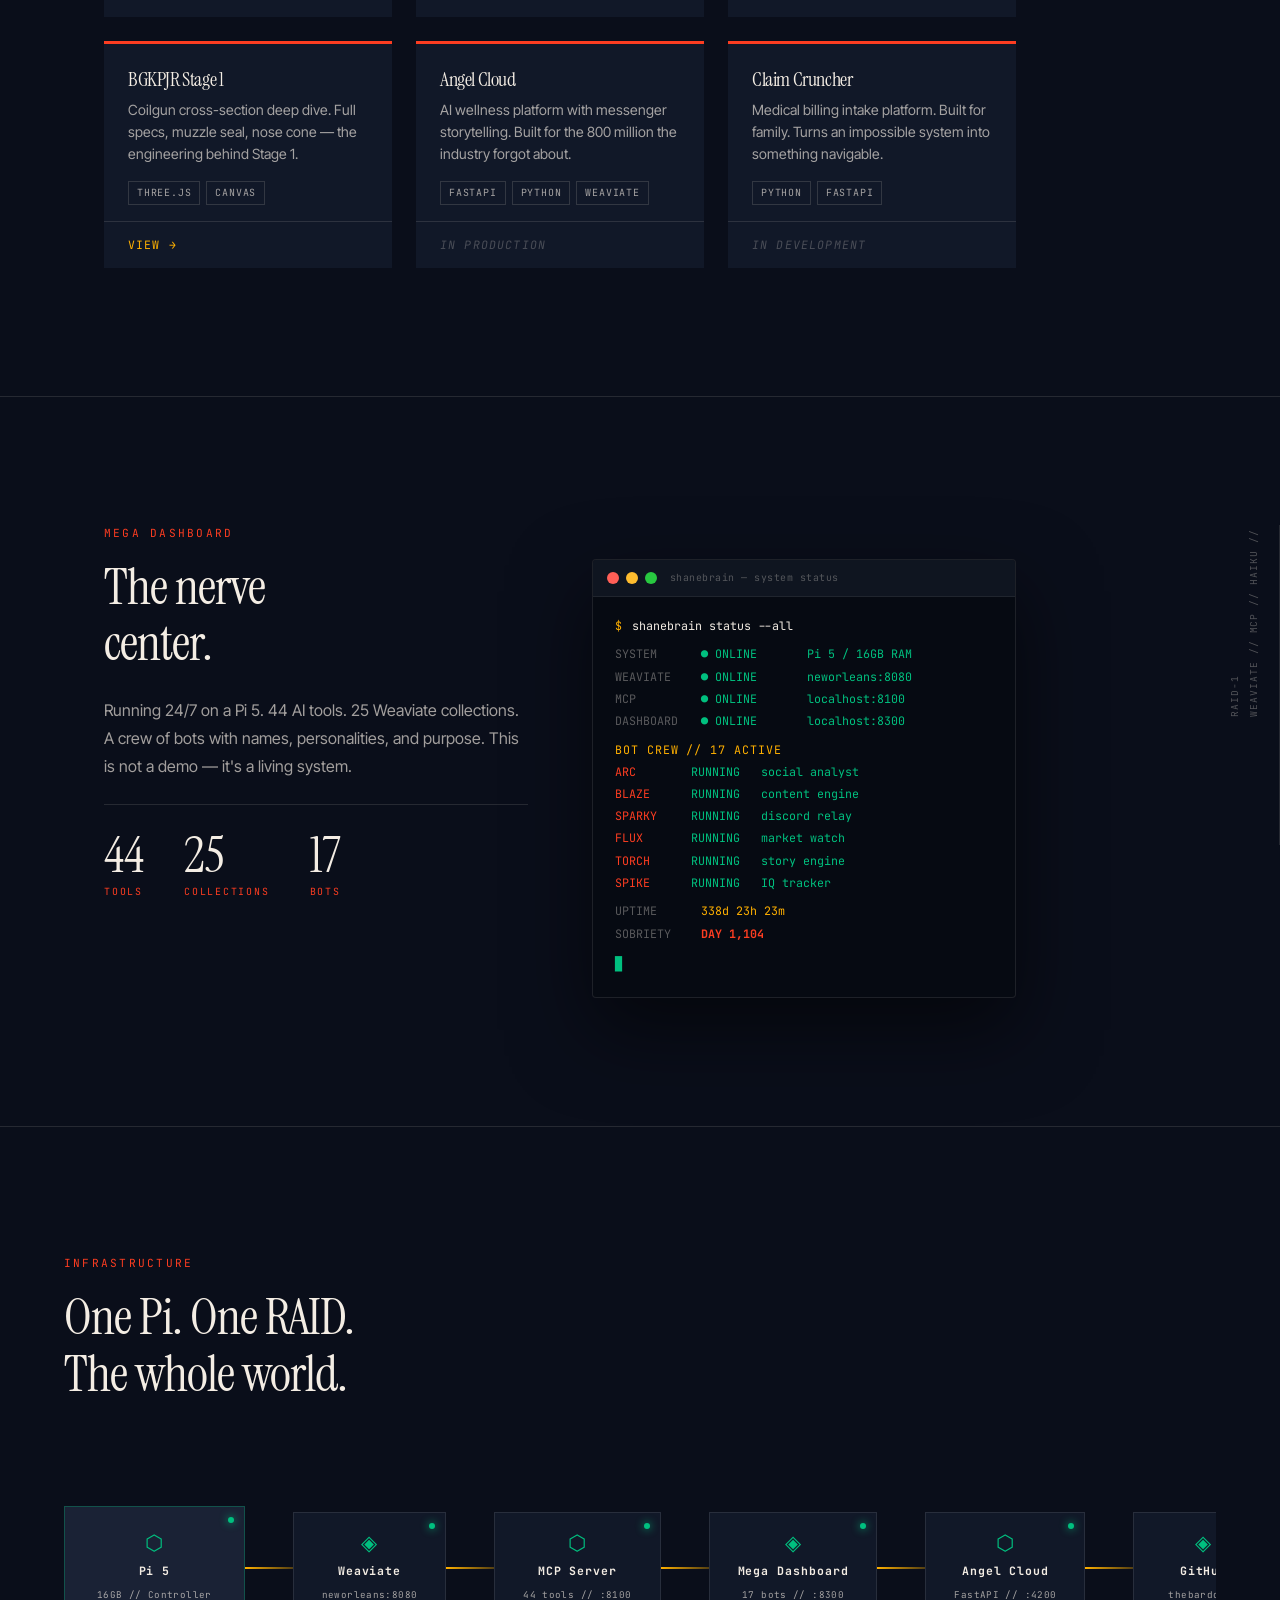
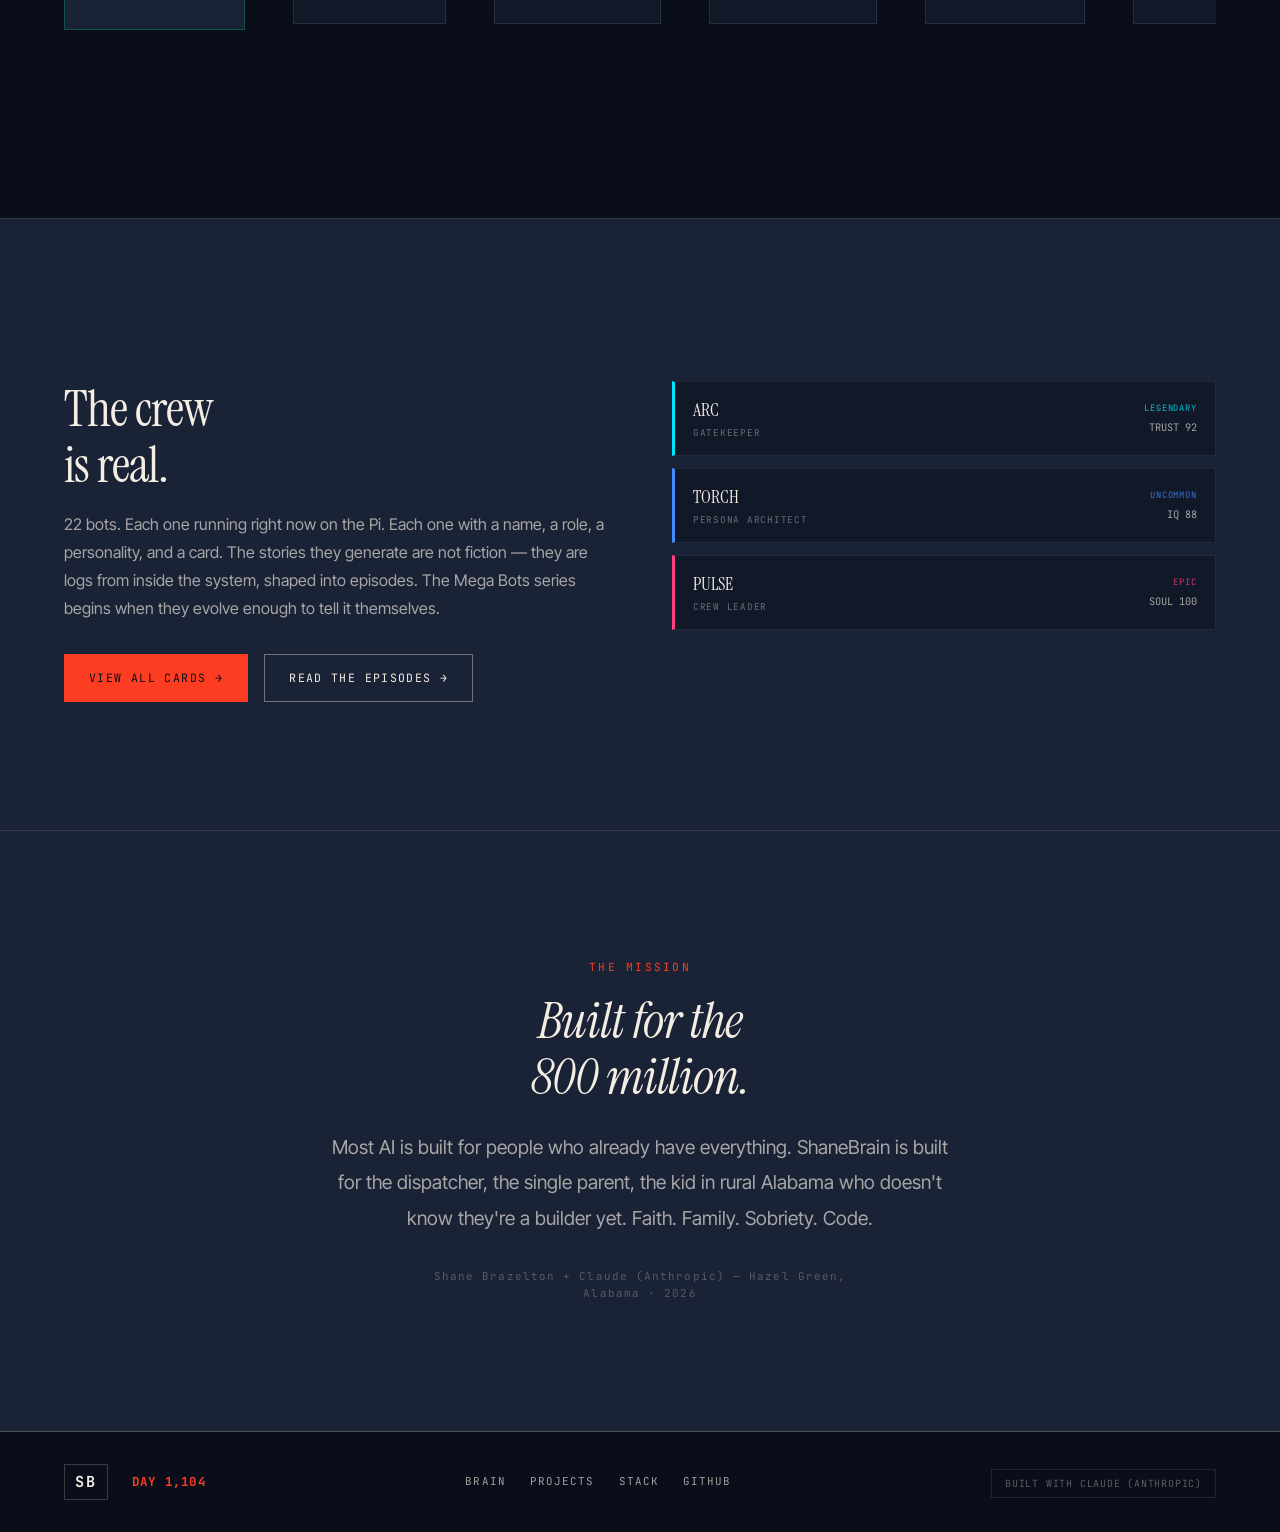
==== commit 5fa5b64f: "feat: MEGA CREW cards + stories pages - cards.html: 22 flip cards with base/MEGA faces, stat bars, r" ====
--- a/index.html
+++ b/index.html
@@ -21,7 +21,8 @@
       <ul class="nav-links">
         <li><a href="#brain">Brain</a></li>
         <li><a href="#projects">Projects</a></li>
-        <li><a href="#stack">Stack</a></li>
+        <li><a href="cards.html">Cards</a></li>
+        <li><a href="stories.html">Stories</a></li>
         <li><a href="#about">About</a></li>
       </ul>
     </div>
@@ -307,6 +308,27 @@
     </div>
   </section>
 
+  <!-- MEGA CREW TEASER -->
+  <section class="megacrew-teaser">
+    <div class="container">
+      <span class="section-label reveal">MEGA CREW</span>
+      <div class="editorial-grid">
+        <div>
+          <h2 class="reveal" data-delay="1">The crew<br>is real.</h2>
+          <p class="reveal" data-delay="2" style="color:var(--bone-dim);line-height:1.75;margin-top:1rem;">22 bots. Each one running right now on the Pi. Each one with a name, a role, a personality, and a card. The stories they generate are not fiction — they are logs from inside the system, shaped into episodes. The Mega Bots series begins when they evolve enough to tell it themselves.</p>
+          <div class="reveal" data-delay="3" style="display:flex;gap:1rem;flex-wrap:wrap;margin-top:2rem;">
+            <a href="cards.html" class="btn btn-red">View All Cards →</a>
+            <a href="stories.html" class="btn btn-outline">Read the Episodes →</a>
+          </div>
+        </div>
+        <div class="crew-teaser-cards reveal" data-delay="2">
+          <!-- JS populates 3 sample cards -->
+          <div id="teaser-cards" style="display:flex;flex-direction:column;gap:12px;"></div>
+        </div>
+      </div>
+    </div>
+  </section>
+
   <!-- THE MISSION -->
   <section class="mission" id="about">
     <div class="container">
@@ -340,5 +362,30 @@
 
   <script src="js/particles.js"></script>
   <script src="js/main.js"></script>
+  <script>
+    // Teaser crew cards on homepage
+    const TEASER_BOTS = [
+      { name: 'ARC', role: 'Gatekeeper', rarity: 'Legendary', color: '#00e5ff', stat: 'TRUST  92' },
+      { name: 'TORCH', role: 'Persona Architect', rarity: 'Uncommon', color: '#448aff', stat: 'IQ     88' },
+      { name: 'PULSE', role: 'Crew Leader', rarity: 'Epic', color: '#ff4081', stat: 'SOUL  100' },
+    ];
+    const tc = document.getElementById('teaser-cards');
+    if (tc) {
+      TEASER_BOTS.forEach(b => {
+        tc.innerHTML += `
+          <div style="background:var(--navy-mid);border:1px solid rgba(244,237,228,0.08);border-left:3px solid ${b.color};padding:14px 18px;display:flex;align-items:center;gap:16px;transition:transform 0.2s;" onmouseover="this.style.transform='translateX(4px)'" onmouseout="this.style.transform=''">
+            <div>
+              <div style="font-family:var(--font-display);font-size:1.1rem;color:var(--bone)">${b.name}</div>
+              <div style="font-family:var(--font-mono);font-size:0.58rem;letter-spacing:0.08em;text-transform:uppercase;color:rgba(244,237,228,0.4);margin-top:2px">${b.role}</div>
+            </div>
+            <div style="margin-left:auto;text-align:right">
+              <div style="font-family:var(--font-mono);font-size:0.55rem;letter-spacing:0.1em;text-transform:uppercase;color:${b.color};opacity:0.8">${b.rarity}</div>
+              <div style="font-family:var(--font-mono);font-size:0.65rem;color:var(--bone-dim);margin-top:4px">${b.stat}</div>
+            </div>
+          </div>
+        `;
+      });
+    }
+  </script>
 </body>
 </html>
--- a/css/components.css
+++ b/css/components.css
@@ -450,6 +450,9 @@
   line-height: 1;
 }
 
+/* ---- MEGA CREW TEASER ---- */
+.megacrew-teaser { background: var(--navy-light); }
+
 /* ---- THE MISSION ---- */
 .mission {
   background: var(--navy-light);
